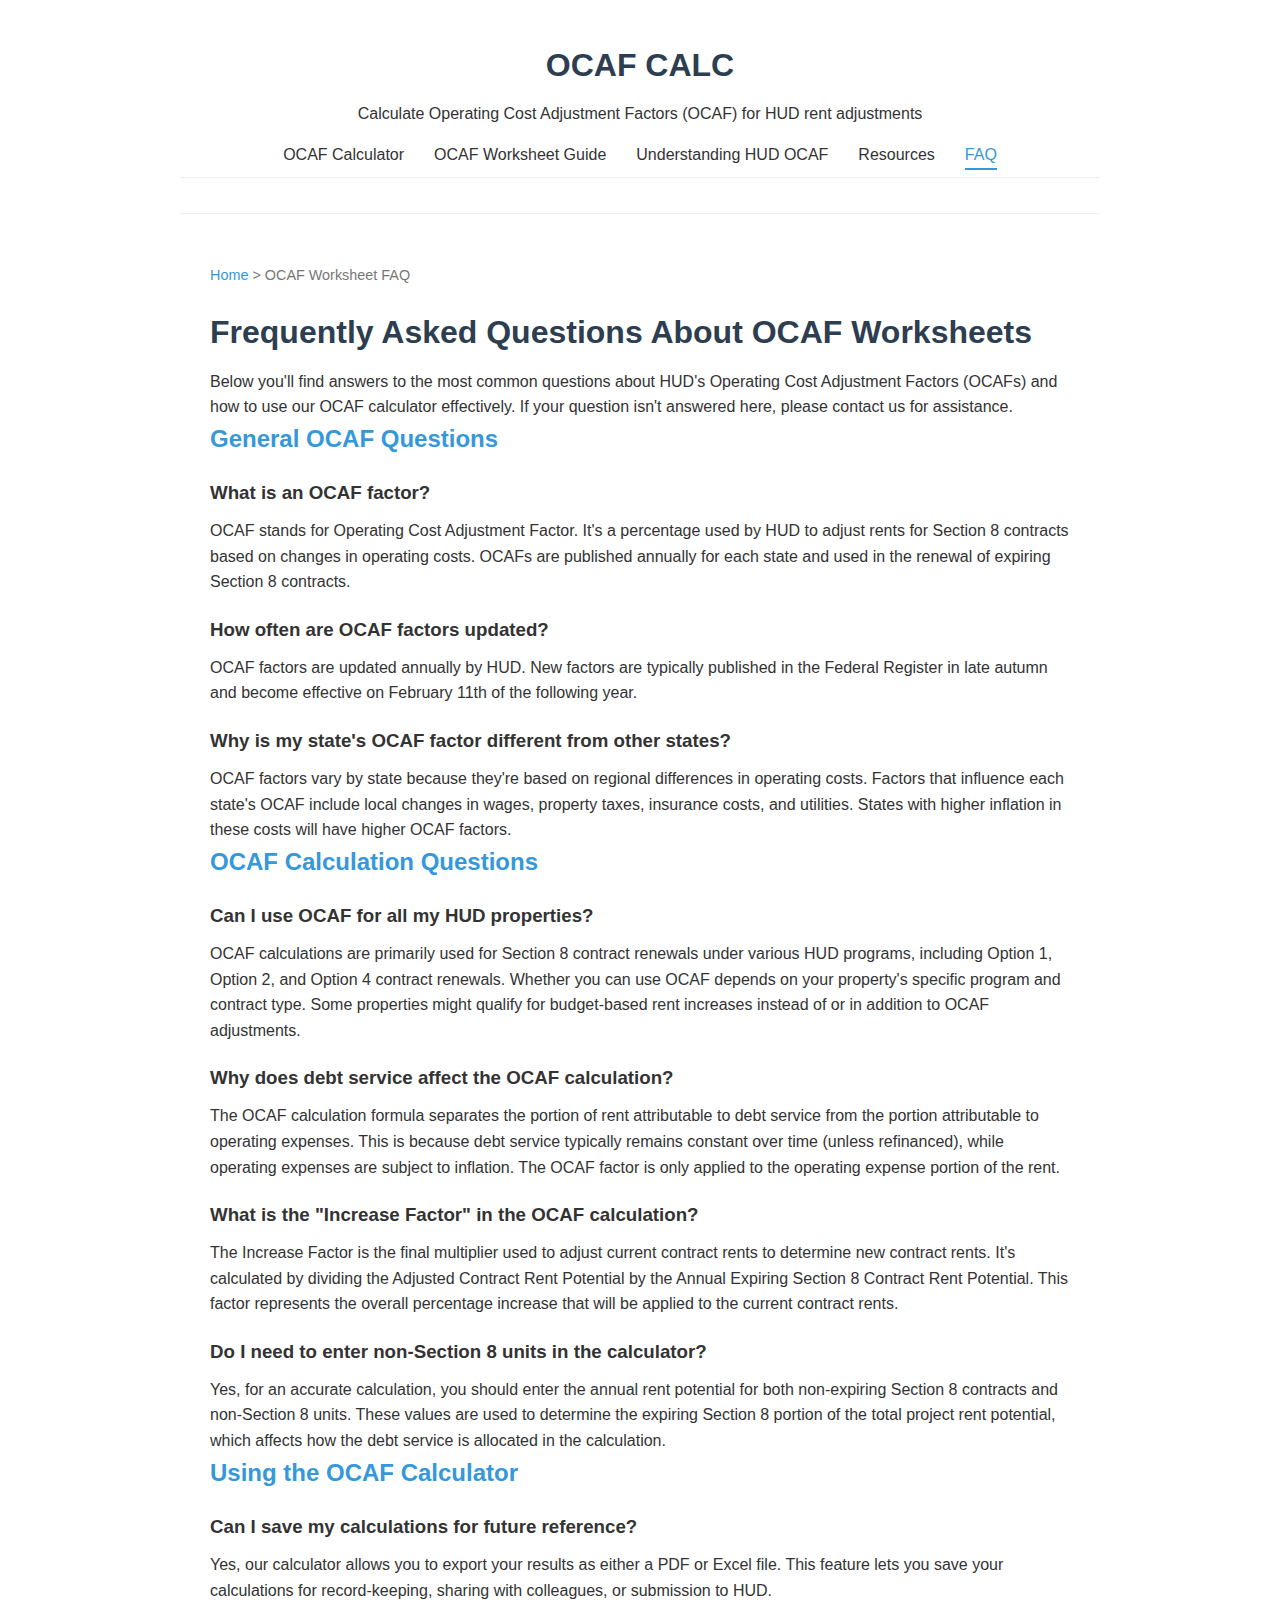
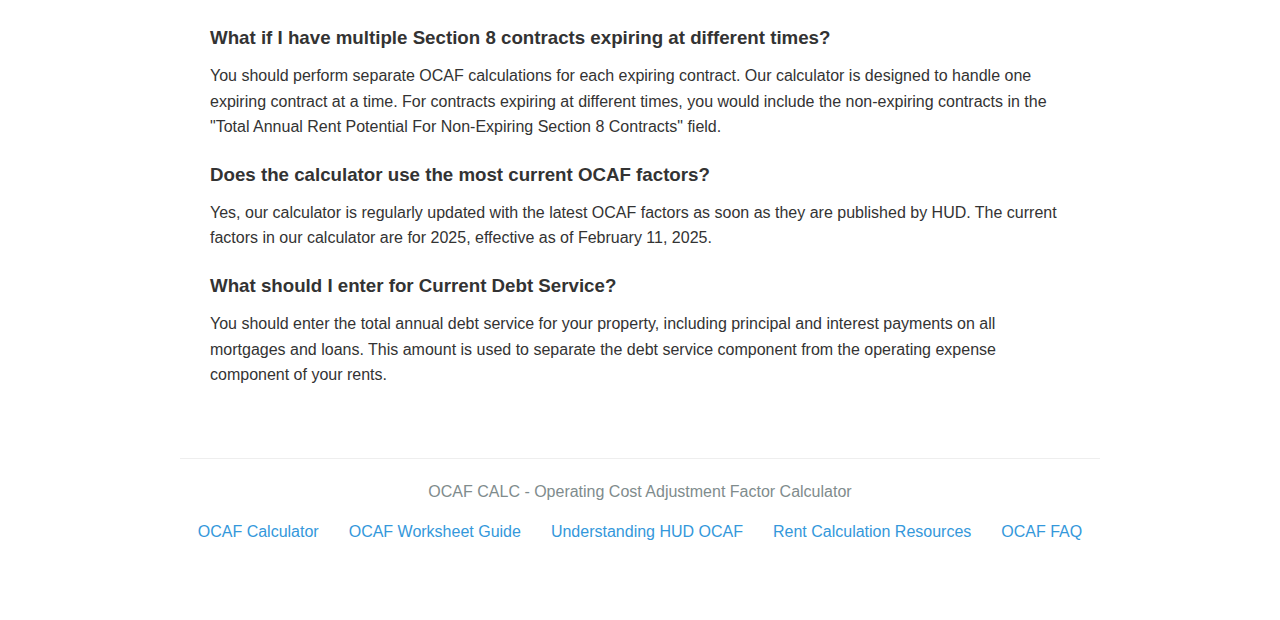
==== ocaf-worksheet-faq.html @ 0b10df79 "Create ocaf-worksheet-faq.html" ====
<!DOCTYPE html>
<html lang="en">
<head>
    <meta charset="UTF-8">
    <meta name="viewport" content="width=device-width, initial-scale=1.0">
    <title>OCAF Worksheet FAQ | Common Questions About HUD Calculations | ocafcalculator.com</title>
    <meta name="description" content="Frequently asked questions about HUD OCAF worksheets and calculations. Find answers to common questions about Operating Cost Adjustment Factors.">
    <meta name="keywords" content="OCAF worksheet FAQ, HUD OCAF questions, rent calculation FAQ, OCAF calculation help">
    
    <!-- Open Graph tags for social sharing -->
    <meta property="og:title" content="OCAF Worksheet FAQ | Common Questions About HUD Calculations">
    <meta property="og:description" content="Get answers to frequently asked questions about HUD OCAF worksheets and calculations.">
    <meta property="og:url" content="https://ocafcalculator.com/ocaf-worksheet-faq.html">
    <meta property="og:type" content="website">
    
    <!-- Canonical URL -->
    <link rel="canonical" href="https://ocafcalculator.com/ocaf-worksheet-faq.html">
    
    <link rel="stylesheet" href="css/styles.css">
    <link rel="stylesheet" href="css/seo-styles.css">
    <link rel="stylesheet" href="css/guide-styles.css">
    <link rel="stylesheet" href="css/faq-styles.css">
    
    <!-- FAQ Schema for rich snippets -->
    <script type="application/ld+json">
    {
      "@context": "https://schema.org",
      "@type": "FAQPage",
      "mainEntity": [
        {
          "@type": "Question",
          "name": "What is an OCAF factor?",
          "acceptedAnswer": {
            "@type": "Answer",
            "text": "OCAF stands for Operating Cost Adjustment Factor. It's a percentage used by HUD to adjust rents for Section 8 contracts based on changes in operating costs. OCAFs are published annually for each state and used in the renewal of expiring Section 8 contracts."
          }
        },
        {
          "@type": "Question",
          "name": "How often are OCAF factors updated?",
          "acceptedAnswer": {
            "@type": "Answer",
            "text": "OCAF factors are updated annually by HUD. New factors are typically published in the Federal Register in late autumn and become effective on February 11th of the following year."
          }
        },
        {
          "@type": "Question",
          "name": "Why is my state's OCAF factor different from other states?",
          "acceptedAnswer": {
            "@type": "Answer",
            "text": "OCAF factors vary by state because they're based on regional differences in operating costs. Factors that influence each state's OCAF include local changes in wages, property taxes, insurance costs, and utilities. States with higher inflation in these costs will have higher OCAF factors."
          }
        },
        {
          "@type": "Question",
          "name": "Can I use OCAF for all my HUD properties?",
          "acceptedAnswer": {
            "@type": "Answer",
            "text": "OCAF calculations are primarily used for Section 8 contract renewals under various HUD programs, including Option 1, Option 2, and Option 4 contract renewals. Whether you can use OCAF depends on your property's specific program and contract type. Some properties might qualify for budget-based rent increases instead of or in addition to OCAF adjustments."
          }
        },
        {
          "@type": "Question",
          "name": "Why does debt service affect the OCAF calculation?",
          "acceptedAnswer": {
            "@type": "Answer",
            "text": "The OCAF calculation formula separates the portion of rent attributable to debt service from the portion attributable to operating expenses. This is because debt service typically remains constant over time (unless refinanced), while operating expenses are subject to inflation. The OCAF factor is only applied to the operating expense portion of the rent."
          }
        }
      ]
    }
    </script>
</head>
<body>
    <header>
        <h1>OCAF CALC</h1>
        <p>Calculate Operating Cost Adjustment Factors (OCAF) for HUD rent adjustments</p>
        <nav class="main-nav">
            <ul>
                <li><a href="index.html">OCAF Calculator</a></li>
                <li><a href="ocaf-worksheet-guide.html">OCAF Worksheet Guide</a></li>
                <li><a href="understanding-hud-ocaf.html">Understanding HUD OCAF</a></li>
                <li><a href="rent-calculation-resources.html">Resources</a></li>
                <li><a href="ocaf-worksheet-faq.html" class="active">FAQ</a></li>
            </ul>
        </nav>
    </header>

    <main class="guide-content">
        <!-- Breadcrumbs for navigation and SEO -->
        <div class="breadcrumbs">
            <span><a href="index.html">Home</a></span> &gt; 
            <span>OCAF Worksheet FAQ</span>
        </div>
        
        <h1>Frequently Asked Questions About OCAF Worksheets</h1>
        
        <section class="faq-intro">
            <p>Below you'll find answers to the most common questions about HUD's Operating Cost Adjustment Factors (OCAFs) and how to use our OCAF calculator effectively. If your question isn't answered here, please contact us for assistance.</p>
        </section>
        
        <section class="faq-section">
            <h2>General OCAF Questions</h2>
            
            <div class="faq-item">
                <h3>What is an OCAF factor?</h3>
                <div class="faq-answer">
                    <p>OCAF stands for Operating Cost Adjustment Factor. It's a percentage used by HUD to adjust rents for Section 8 contracts based on changes in operating costs. OCAFs are published annually for each state and used in the renewal of expiring Section 8 contracts.</p>
                </div>
            </div>
            
            <div class="faq-item">
                <h3>How often are OCAF factors updated?</h3>
                <div class="faq-answer">
                    <p>OCAF factors are updated annually by HUD. New factors are typically published in the Federal Register in late autumn and become effective on February 11th of the following year.</p>
                </div>
            </div>
            
            <div class="faq-item">
                <h3>Why is my state's OCAF factor different from other states?</h3>
                <div class="faq-answer">
                    <p>OCAF factors vary by state because they're based on regional differences in operating costs. Factors that influence each state's OCAF include local changes in wages, property taxes, insurance costs, and utilities. States with higher inflation in these costs will have higher OCAF factors.</p>
                </div>
            </div>
        </section>
        
        <section class="faq-section">
            <h2>OCAF Calculation Questions</h2>
            
            <div class="faq-item">
                <h3>Can I use OCAF for all my HUD properties?</h3>
                <div class="faq-answer">
                    <p>OCAF calculations are primarily used for Section 8 contract renewals under various HUD programs, including Option 1, Option 2, and Option 4 contract renewals. Whether you can use OCAF depends on your property's specific program and contract type. Some properties might qualify for budget-based rent increases instead of or in addition to OCAF adjustments.</p>
                </div>
            </div>
            
            <div class="faq-item">
                <h3>Why does debt service affect the OCAF calculation?</h3>
                <div class="faq-answer">
                    <p>The OCAF calculation formula separates the portion of rent attributable to debt service from the portion attributable to operating expenses. This is because debt service typically remains constant over time (unless refinanced), while operating expenses are subject to inflation. The OCAF factor is only applied to the operating expense portion of the rent.</p>
                </div>
            </div>
            
            <div class="faq-item">
                <h3>What is the "Increase Factor" in the OCAF calculation?</h3>
                <div class="faq-answer">
                    <p>The Increase Factor is the final multiplier used to adjust current contract rents to determine new contract rents. It's calculated by dividing the Adjusted Contract Rent Potential by the Annual Expiring Section 8 Contract Rent Potential. This factor represents the overall percentage increase that will be applied to the current contract rents.</p>
                </div>
            </div>
            
            <div class="faq-item">
                <h3>Do I need to enter non-Section 8 units in the calculator?</h3>
                <div class="faq-answer">
                    <p>Yes, for an accurate calculation, you should enter the annual rent potential for both non-expiring Section 8 contracts and non-Section 8 units. These values are used to determine the expiring Section 8 portion of the total project rent potential, which affects how the debt service is allocated in the calculation.</p>
                </div>
            </div>
        </section>
        
        <section class="faq-section">
            <h2>Using the OCAF Calculator</h2>
            
            <div class="faq-item">
                <h3>Can I save my calculations for future reference?</h3>
                <div class="faq-answer">
                    <p>Yes, our calculator allows you to export your results as either a PDF or Excel file. This feature lets you save your calculations for record-keeping, sharing with colleagues, or submission to HUD.</p>
                </div>
            </div>
            
            <div class="faq-item">
                <h3>What if I have multiple Section 8 contracts expiring at different times?</h3>
                <div class="faq-answer">
                    <p>You should perform separate OCAF calculations for each expiring contract. Our calculator is designed to handle one expiring contract at a time. For contracts expiring at different times, you would include the non-expiring contracts in the "Total Annual Rent Potential For Non-Expiring Section 8 Contracts" field.</p>
                </div>
            </div>
            
            <div class="faq-item">
                <h3>Does the calculator use the most current OCAF factors?</h3>
                <div class="faq-answer">
                    <p>Yes, our calculator is regularly updated with the latest OCAF factors as soon as they are published by HUD. The current factors in our calculator are for 2025, effective as of February 11, 2025.</p>
                </div>
            </div>
            
            <div class="faq-item">
                <h3>What should I enter for Current Debt Service?</h3>
                <div class="faq-answer">
                    <p>You should enter the total annual debt service for your property, including principal and interest payments on all mortgages and loans. This amount is used to separate the debt service component from the operating expense component of your rents.</p>
                </div>
            </div>
        </section>
    </main>

    <footer>
        <div class="footer-content">
            <p>OCAF CALC - Operating Cost Adjustment Factor Calculator</p>
            <nav class="footer-nav">
                <ul>
                    <li><a href="index.html">OCAF Calculator</a></li>
                    <li><a href="ocaf-worksheet-guide.html">OCAF Worksheet Guide</a></li>
                    <li><a href="understanding-hud-ocaf.html">Understanding HUD OCAF</a></li>
                    <li><a href="rent-calculation-resources.html">Rent Calculation Resources</a></li>
                    <li><a href="ocaf-worksheet-faq.html">OCAF FAQ</a></li>
                </ul>
            </nav>
        </div>
    </footer>
    
    <script src="js/app.js"></script>
    <script src="js/faq.js"></script>
</body>
</html>
---- css/styles.css ----
/* Base styles */
* {
    box-sizing: border-box;
    margin: 0;
    padding: 0;
}

body {
    font-family: Arial, sans-serif;
    line-height: 1.6;
    padding: 40px;
    max-width: 1000px;
    margin: 0 auto;
    color: #333;
}

header {
    text-align: center;
    margin-bottom: 30px;
    padding-bottom: 20px;
    border-bottom: 1px solid #eee;
}

h1 {
    color: #2c3e50;
    margin-bottom: 10px;
}

h2 {
    color: #3498db;
    margin-bottom: 20px;
}

h3 {
    margin: 20px 0 10px;
}

/* Form styles */
.form-group {
    margin-bottom: 15px;
}

/* Extra spacing class for the state select form group */
.extra-spacing {
    margin-top: 38px; /* 50% more spacing between button and state selector */
}

label {
    display: block;
    margin-bottom: 5px;
    font-weight: bold;
}

/* Consistent input styling */
input, select {
    width: 100%;
    padding: 8px;
    border: 1px solid #ddd;
    border-radius: 4px;
    font-family: Arial, sans-serif;
    font-size: 14px;
    text-align: left;
}

button {
    background-color: #3498db;
    color: white;
    border: none;
    padding: 10px 15px;
    border-radius: 4px;
    cursor: pointer;
    margin-right: 10px;
    margin-top: 10px;
}

button:hover {
    background-color: #2980b9;
}

#reset-btn {
    background-color: #e74c3c;
}

#reset-btn:hover {
    background-color: #c0392b;
}

/* Unit Matrix Container and Layout */
.unit-matrix-container {
    margin-bottom: 20px;
    border: 1px solid #ddd;
    border-radius: 4px;
    overflow: hidden;
}

/* Table Column Widths */
#unit-matrix th:nth-child(1) {
    width: 30%;
}

#unit-matrix th:nth-child(2) {
    width: 15%;
}

#unit-matrix th:nth-child(3) {
    width: 25%;
}

#unit-matrix th:nth-child(4) {
    width: 30%;
}

/* Table Header Styles */
#unit-matrix th {
    text-align: center;
    background-color: #2c3e50;
    color: white;
    padding: 10px;
    font-weight: normal;
    border: 1px solid #1a252f;
}

/* Table styles */
table {
    width: 100%;
    border-collapse: collapse;
    margin-bottom: 20px;
}

th, td {
    padding: 10px;
    text-align: left;
    border-bottom: 1px solid #ddd;
}

th {
    background-color: #f2f2f2;
}

table input {
    width: 100%;
}

/* Calculated Cells */
.calculated-cell {
    background-color: #f8f9fa;
    text-align: right;
    font-weight: bold;
}

/* Updated Unit Matrix Footer */
.unit-matrix-footer {
    background-color: #f8f9fa;
    border-top: 2px solid #ddd;
    padding: 0;
}

.footer-row {
    display: flex;
    padding: 8px 0;
    border-bottom: 1px solid #eee;
}

.footer-row:last-child {
    border-bottom: none;
}

.footer-label {
    width: 70%; /* Takes up columns A-C (was previously in footer-spacer) */
    text-align: right;
    padding-right: 10px;
    font-weight: bold;
    font-size: 0.9em;
}

.footer-value {
    width: 30%; /* Takes up column D */
    text-align: right;
    font-weight: bold;
    padding: 5px 10px;
    background-color: white;
    border: 1px solid #ddd;
    border-radius: 4px;
    margin-right: 10px;
}

/* OCAF Factor display */
.ocaf-display {
    margin-top: 8px;
    padding: 5px 10px;
    background-color: #f8f9fa;
    border-radius: 4px;
    border-left: 3px solid #3498db;
    font-size: 0.9em;
}

.ocaf-display span {
    font-weight: bold;
    color: #2c3e50;
}

/* Results section */
#results-section {
    margin-top: 40px;
    padding-top: 20px;
    border-top: 1px solid #eee;
}

.result-item {
    margin-bottom: 10px;
    display: flex;
}

.result-item span:first-child {
    font-weight: bold;
    width: 200px;
}

.hidden {
    display: none;
}

/* Calculation tables */
#calculation-table,
#final-results-table {
    width: 100%;
    border-collapse: collapse;
    margin-bottom: 30px;
    border: 1px solid #ddd;
}

#calculation-table td,
#final-results-table td {
    padding: 12px 15px;
    border-bottom: 1px solid #ddd;
}

#calculation-table tr:last-child td,
#final-results-table tr:last-child td {
    border-bottom: none;
}

/* Modified calculation table styling to match the screenshot */
#calculation-table td:first-child {
    width: 8%;
    font-weight: bold;
    background-color: #333;
    color: #fff;
    text-align: center;
}

#calculation-table td:nth-child(2) {
    width: 62%;
    font-weight: normal;
    text-align: center;
}

#calculation-table td:last-child {
    width: 30%;
    text-align: center;
    font-weight: bold;
}

/* Alternating row styling for calculation table */
#calculation-table tr.alternating-row td:nth-child(2),
#calculation-table tr.alternating-row td:last-child {
    background-color: #f2f2f2;
}

/* Step 3 styling */
#final-results-table {
    background-color: #f8f9fa;
}

#final-results-table td:first-child {
    color: #2c3e50;
}

#final-results-table td:last-child {
    font-size: 1.1em;
    color: #27ae60;
}

/* Highlight the final result row */
#final-results-table tr:last-child td {
    background-color: #e8f4f8;
    border-top: 2px solid #3498db;
}

/* Actions */
.actions {
    margin-top: 20px;
}

#export-pdf {
    background-color: #e67e22;
}

#export-pdf:hover {
    background-color: #d35400;
}

#export-excel {
    background-color: #27ae60;
}

#export-excel:hover {
    background-color: #2ecc71;
}

/* Results table footer */
#unit-matrix-results tfoot td {
    text-align: right;
    padding: 10px;
    border-top: 1px solid #ddd;
}

#unit-matrix-results tfoot tr:first-child td {
    border-top: 2px solid #ddd;
}

#result-total-current,
#result-total-adjusted,
#result-annual-current,
#result-annual-adjusted {
    font-weight: bold;
}

/* Remove button style */
.remove-row-btn {
    background-color: #e74c3c;
    color: white;
    border: none;
    padding: 5px 8px;
    border-radius: 3px;
    cursor: pointer;
    font-size: 0.8em;
    margin: 0;
}

.remove-row-btn:hover {
    background-color: #c0392b;
}

/* Footer */
footer {
    margin-top: 50px;
    text-align: center;
    color: #7f8c8d;
    padding-top: 20px;
    border-top: 1px solid #eee;
}

/* Responsive adjustments */
@media (max-width: 768px) {
    body {
        padding: 20px;
    }
    
    table {
        font-size: 14px;
    }
    
    th, td {
        padding: 8px 5px;
    }
    
    .result-item {
        flex-direction: column;
    }
    
    .result-item span:first-child {
        width: 100%;
    }
    
    .footer-label {
        width: 70%;
        font-size: 0.8em;
    }
    
    .footer-value {
        width: 30%;
    }
}
---- css/seo-styles.css ----
/* Header CTA Button */
.header-cta {
    margin: 20px 0;
    text-align: center;
}

.primary-btn {
    background-color: #3498db;
    color: white;
    border: none;
    padding: 12px 25px;
    border-radius: 4px;
    cursor: pointer;
    font-size: 16px;
    font-weight: bold;
    transition: background-color 0.3s ease;
}

.primary-btn:hover {
    background-color: #2980b9;
}

/* Footer Styles */
.footer-content {
    display: flex;
    flex-direction: column;
    align-items: center;
    padding-bottom: 20px;
}

.footer-nav ul {
    display: flex;
    flex-wrap: wrap;
    justify-content: center;
    list-style: none;
    padding: 0;
    margin: 15px 0;
}

.footer-nav li {
    margin: 0 15px;
}

.footer-nav a {
    color: #3498db;
    text-decoration: none;
}

.footer-nav a:hover {
    text-decoration: underline;
}

/* Responsive adjustments */
@media (max-width: 768px) {
    .footer-nav ul {
        flex-direction: column;
        align-items: center;
    }
    
    .footer-nav li {
        margin: 5px 0;
    }
}
---- css/guide-styles.css ----
/* Guide Page Styling */
.guide-content {
    max-width: 900px;
    margin: 0 auto;
    padding: 20px;
}

/* Breadcrumbs */
.breadcrumbs {
    margin-bottom: 20px;
    color: #777;
    font-size: 0.9em;
}

.breadcrumbs a {
    color: #3498db;
    text-decoration: none;
}

.breadcrumbs a:hover {
    text-decoration: underline;
}

/* Main Navigation */
.main-nav ul {
    display: flex;
    flex-wrap: wrap;
    justify-content: center;
    list-style: none;
    padding: 0;
    margin: 15px 0;
    border-bottom: 1px solid #eee;
    padding-bottom: 10px;
}

.main-nav li {
    margin: 0 15px;
}

.main-nav a {
    color: #333;
    text-decoration: none;
    padding: 5px 0;
}

.main-nav a:hover, .main-nav a.active {
    color: #3498db;
    border-bottom: 2px solid #3498db;
}

/* Guide Sections */
.guide-intro {
    margin-bottom: 30px;
    line-height: 1.6;
}

.guide-steps {
    margin-bottom: 40px;
}

.step {
    margin-bottom: 30px;
    padding-bottom: 30px;
    border-bottom: 1px solid #eee;
}

.step h3 {
    color: #2c3e50;
    margin-bottom: 15px;
}

.step ul {
    margin-left: 25px;
    line-height: 1.6;
}

.step-image {
    max-width: 100%;
    margin: 20px 0;
    border: 1px solid #ddd;
    border-radius: 4px;
}

.tip-box {
    background-color: #f8f9fa;
    border-left: 4px solid #3498db;
    padding: 15px;
    margin: 20px 0;
    border-radius: 0 4px 4px 0;
}

.guide-tips ul {
    line-height: 1.6;
    margin-left: 25px;
}

.guide-tips li {
    margin-bottom: 10px;
}

/* Responsive Adjustments */
@media (max-width: 768px) {
    .main-nav ul {
        flex-direction: column;
        align-items: center;
    }
    
    .main-nav li {
        margin: 5px 0;
    }
}
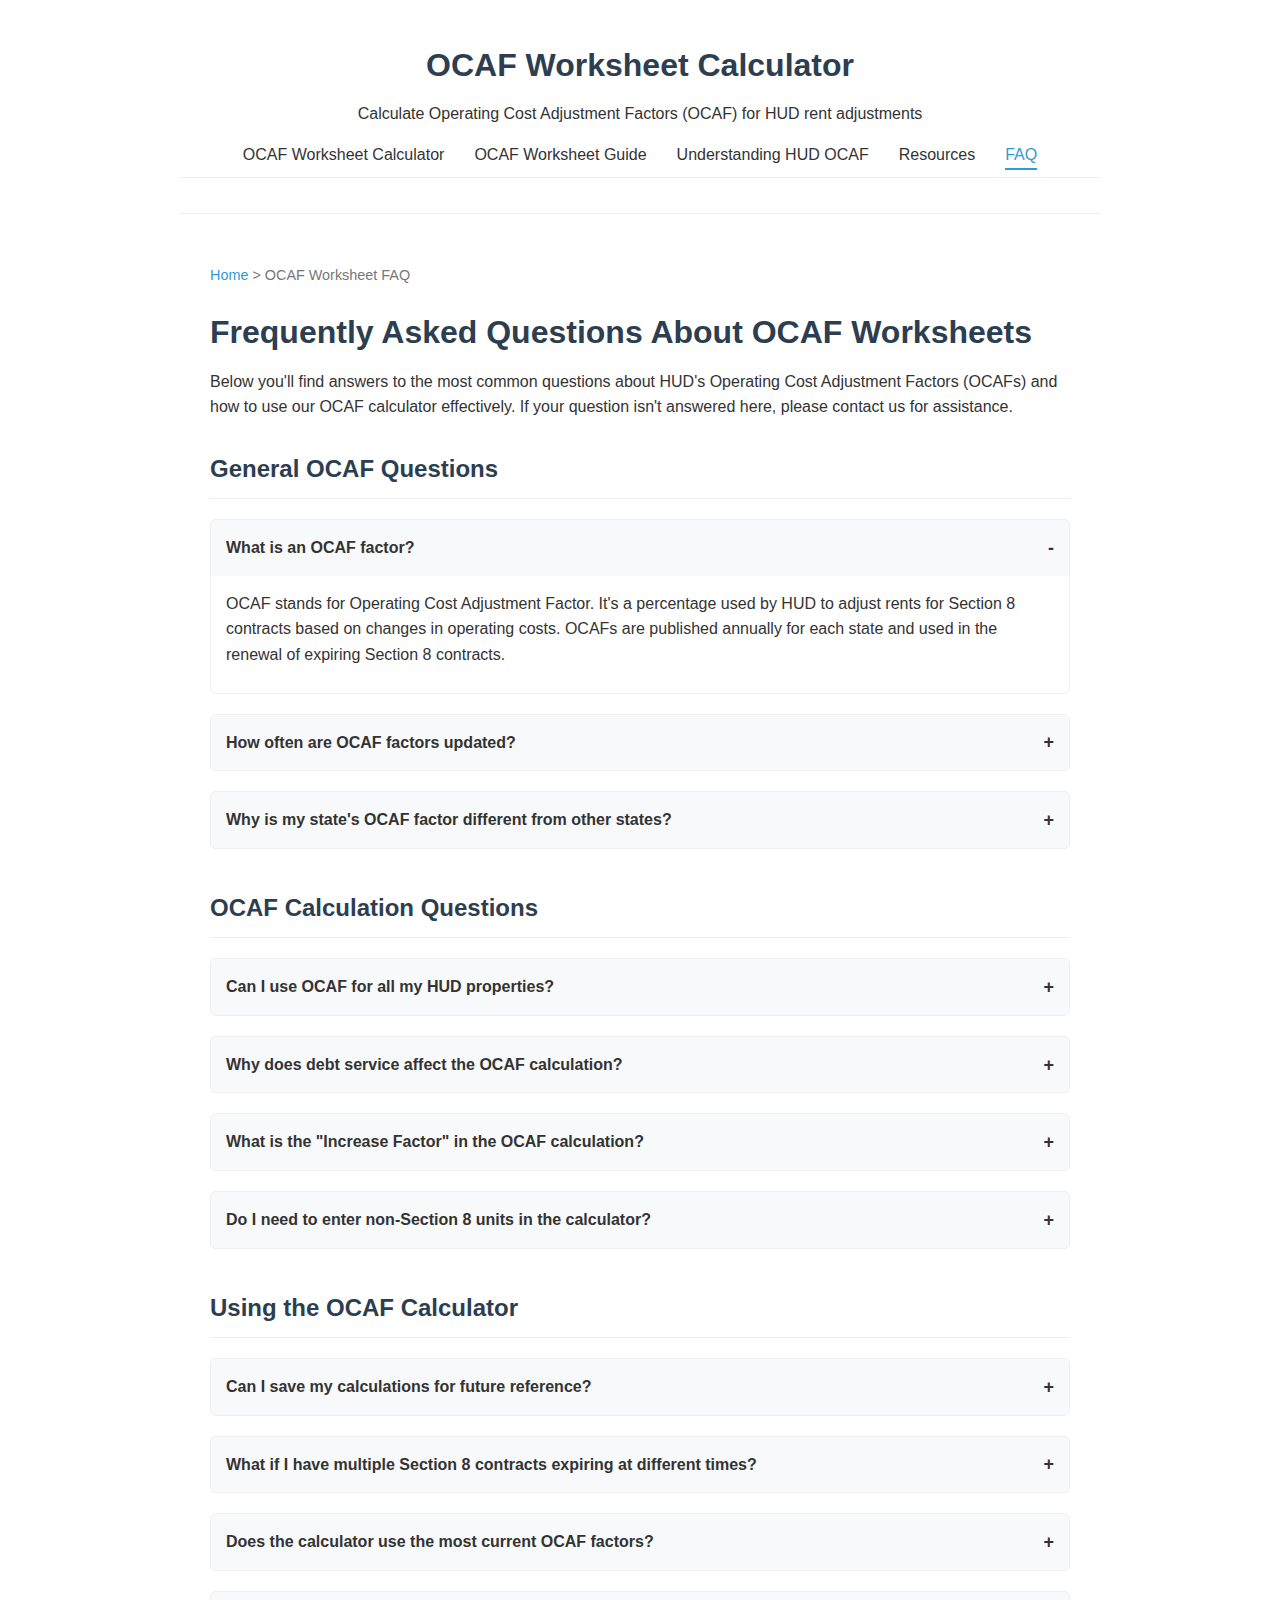
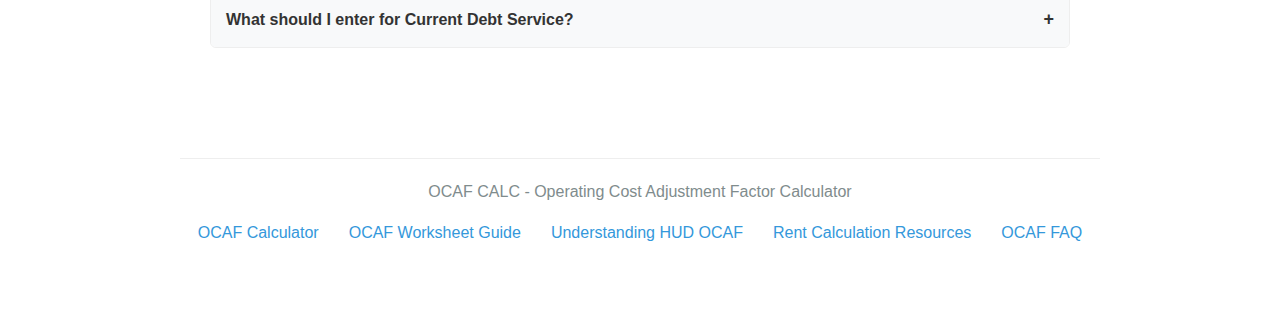
==== commit 6df4509a: "Title updates" ====
--- a/ocaf-worksheet-faq.html
+++ b/ocaf-worksheet-faq.html
@@ -73,11 +73,11 @@
 </head>
 <body>
     <header>
-        <h1>OCAF CALC</h1>
+        <h1>OCAF Worksheet Calculator</h1>
         <p>Calculate Operating Cost Adjustment Factors (OCAF) for HUD rent adjustments</p>
         <nav class="main-nav">
             <ul>
-                <li><a href="index.html">OCAF Calculator</a></li>
+                <li><a href="index.html">OCAF Worksheet Calculator</a></li>
                 <li><a href="ocaf-worksheet-guide.html">OCAF Worksheet Guide</a></li>
                 <li><a href="understanding-hud-ocaf.html">Understanding HUD OCAF</a></li>
                 <li><a href="rent-calculation-resources.html">Resources</a></li>
--- a/css/faq-styles.css
+++ b/css/faq-styles.css
@@ -0,0 +1,78 @@
+/* FAQ Page Styling */
+.faq-intro {
+    margin-bottom: 30px;
+    line-height: 1.6;
+}
+
+.faq-section {
+    margin-bottom: 40px;
+}
+
+.faq-section h2 {
+    color: #2c3e50;
+    margin-bottom: 20px;
+    padding-bottom: 10px;
+    border-bottom: 1px solid #eee;
+}
+
+/* FAQ Items */
+.faq-item {
+    margin-bottom: 20px;
+    border: 1px solid #eee;
+    border-radius: 6px;
+    overflow: hidden;
+}
+
+.faq-item h3 {
+    background-color: #f8f9fa;
+    padding: 15px;
+    margin: 0;
+    cursor: pointer;
+    position: relative;
+    font-size: 16px;
+    transition: background-color 0.3s ease;
+}
+
+.faq-item h3:hover {
+    background-color: #e9ecef;
+}
+
+.faq-item h3::after {
+    content: "+";
+    position: absolute;
+    right: 15px;
+    top: 50%;
+    transform: translateY(-50%);
+    font-size: 18px;
+    font-weight: bold;
+}
+
+.faq-item.active h3::after {
+    content: "-";
+}
+
+.faq-answer {
+    padding: 0 15px;
+    max-height: 0;
+    overflow: hidden;
+    transition: max-height 0.3s ease, padding 0.3s ease;
+}
+
+.faq-item.active .faq-answer {
+    padding: 15px;
+    max-height: 500px;
+}
+
+.faq-answer p {
+    margin-bottom: 10px;
+    line-height: 1.6;
+}
+
+.faq-answer ul {
+    margin-left: 20px;
+    margin-bottom: 10px;
+}
+
+.faq-answer li {
+    margin-bottom: 5px;
+}
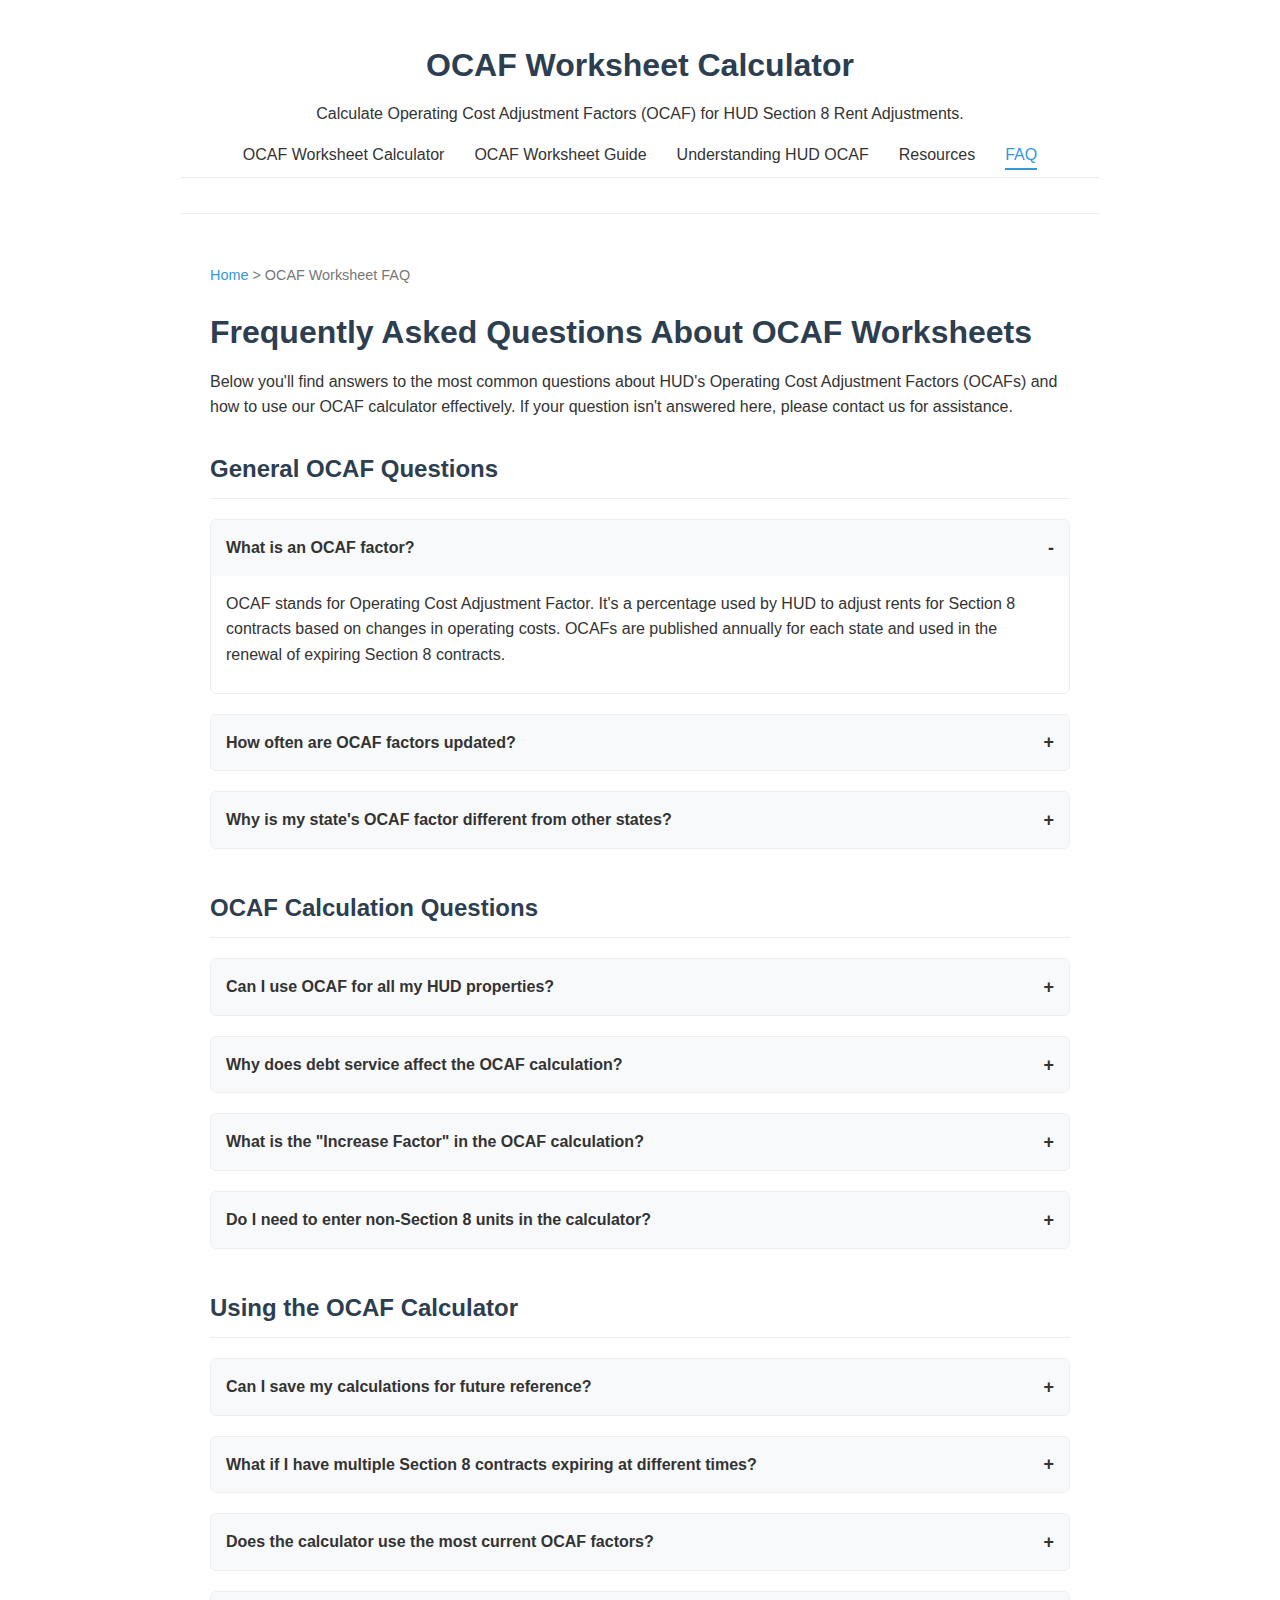
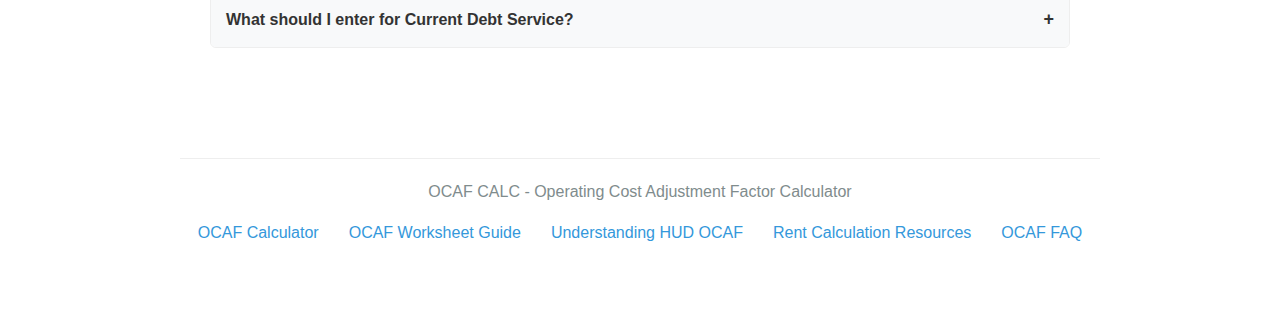
==== commit b3341eb9: "config init" ====
--- a/ocaf-worksheet-faq.html
+++ b/ocaf-worksheet-faq.html
@@ -1,6 +1,8 @@
 <!DOCTYPE html>
 <html lang="en">
 <head>
+    <script src="js/config.js"></script>
+  
     <meta charset="UTF-8">
     <meta name="viewport" content="width=device-width, initial-scale=1.0">
     <title>OCAF Worksheet FAQ | Common Questions About HUD Calculations | ocafcalculator.com</title>
@@ -72,9 +74,19 @@
     </script>
 </head>
 <body>
-    <header>
-        <h1>OCAF Worksheet Calculator</h1>
-        <p>Calculate Operating Cost Adjustment Factors (OCAF) for HUD rent adjustments</p>
+     <header>
+        <!-- Notice the empty href that will be filled by JavaScript -->
+        <a id="main-site-link">
+            <h1>OCAF Worksheet Calculator</h1>
+        </a>
+        <p>Calculate Operating Cost Adjustment Factors (OCAF) for HUD Section 8 Rent Adjustments.</p>
+    
+    <script>
+        // Set the URL when the page loads
+        document.addEventListener('DOMContentLoaded', function() {
+            document.getElementById('main-site-link').href = CONFIG.MAIN_URL;
+        });
+    </script>
         <nav class="main-nav">
             <ul>
                 <li><a href="index.html">OCAF Worksheet Calculator</a></li>
--- a/css/styles.css
+++ b/css/styles.css
@@ -381,4 +381,9 @@
     .footer-value {
         width: 30%;
     }
+}
+
+header a {
+    text-decoration: none;
+    color: inherit;
 }--- a/css/guide-styles.css
+++ b/css/guide-styles.css
@@ -109,3 +109,8 @@
         margin: 5px 0;
     }
 }
+
+header a {
+    text-decoration: none;
+    color: inherit;
+}--- a/css/faq-styles.css
+++ b/css/faq-styles.css
@@ -76,3 +76,8 @@
 .faq-answer li {
     margin-bottom: 5px;
 }
+
+header a {
+    text-decoration: none;
+    color: inherit;
+}